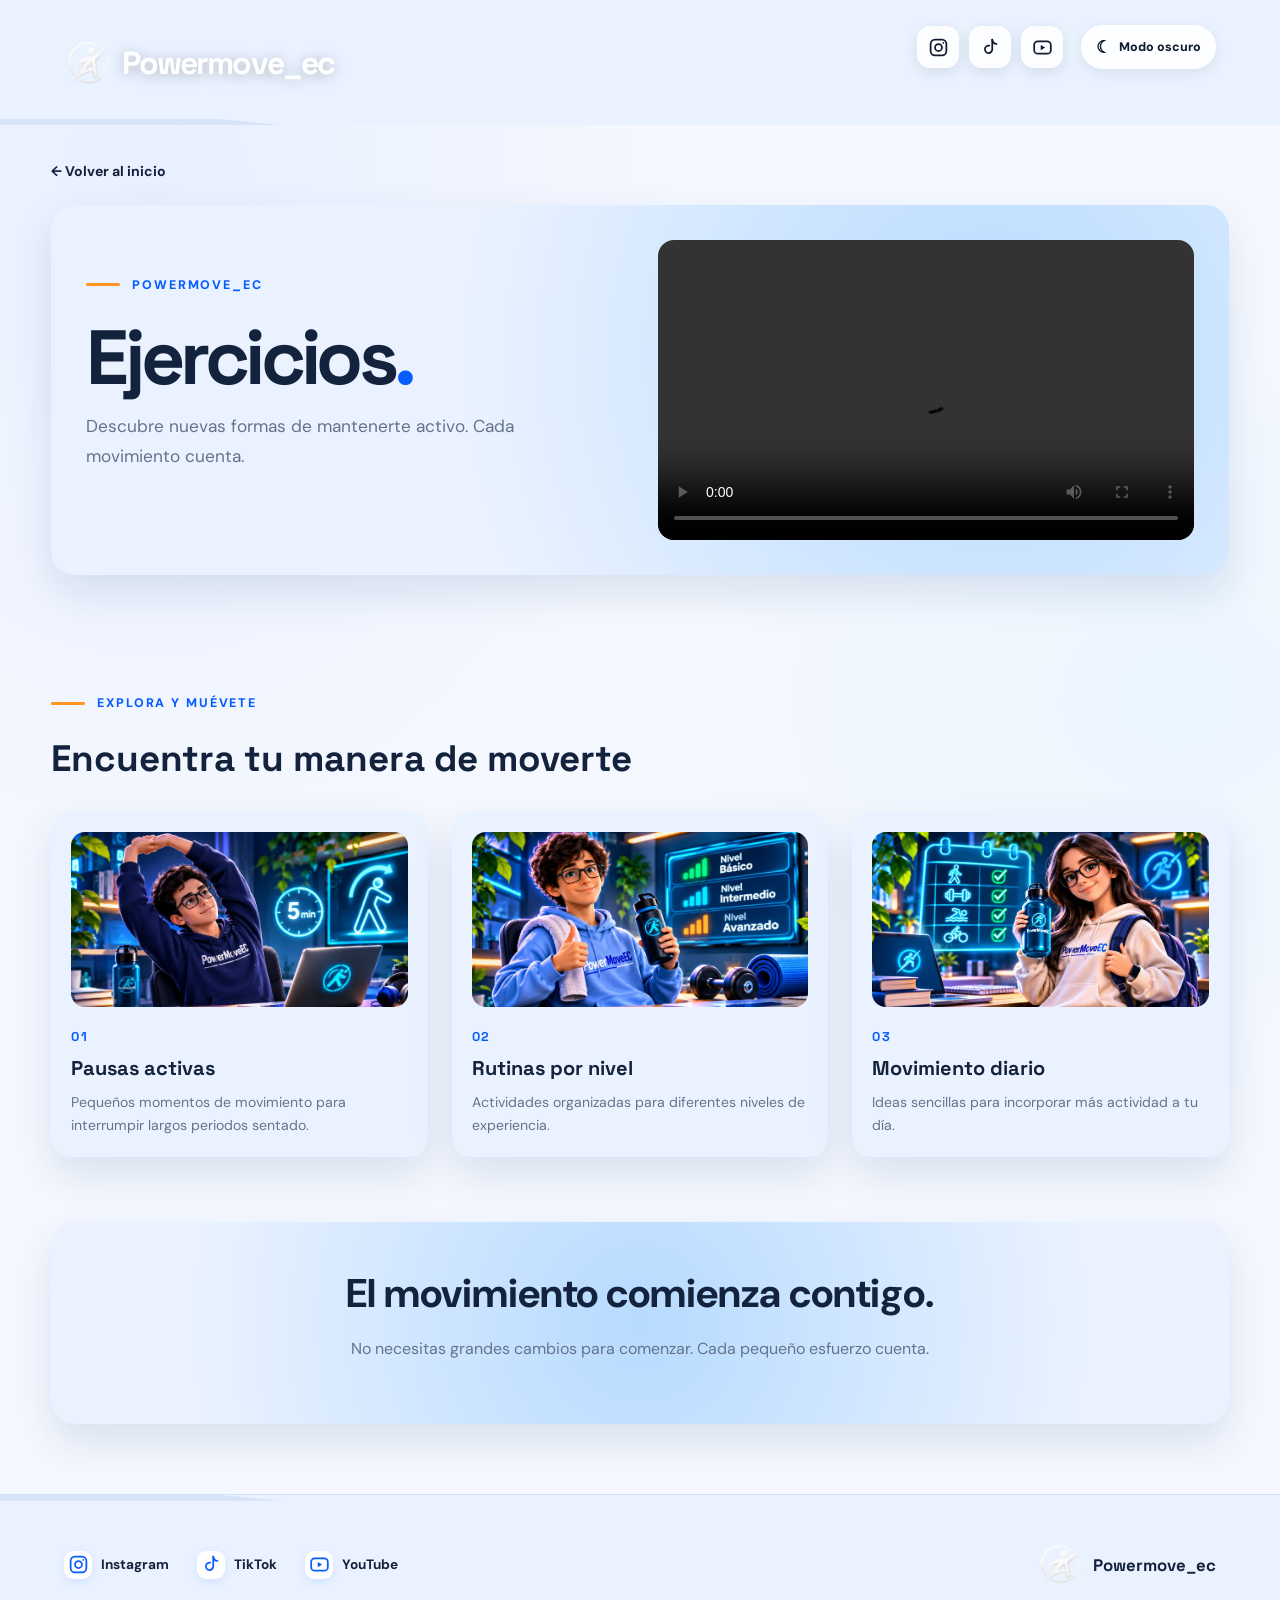
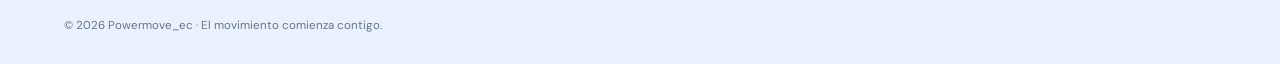
==== pages/ejercicios.html @ f398aa10 "Add files via upload" ====
<!DOCTYPE html>
<html lang="es">
<head>
  <meta charset="UTF-8"><meta name="viewport" content="width=device-width, initial-scale=1.0">
  <meta name="theme-color" content="#075CFF">
  <title>Ejercicios | Powermove_ec</title>
  <link rel="stylesheet" href="../css/styles.css"><script src="../js/script.js" defer></script>
  <link rel="stylesheet" href="../css/styles2.css">
</head>

<body class="inner-page">

  <header class="inner-header angled-divider">
    
    <a class="brand-lockup" href="../index.html"><img class="brand-mark image-placeholder logo-placeholder" src="../images/logo.png" alt="logo"></img><span class="brand-name">Powermove<span>_ec</span></span></a>

    <div class="header-tools">

      <nav class="social-icons" aria-label="Redes sociales">

        <a class="social-icon" href="https://www.instagram.com/power.move_ec/?hl=es" target="_blank" rel="noopener noreferrer" aria-label="Instagram">
          <svg viewBox="0 0 24 24" aria-hidden="true"><rect x="3" y="3" width="18" height="18" rx="5"/><circle cx="12" cy="12" r="4"/><circle class="solid" cx="17.5" cy="6.8" r="1"/></svg>
        </a>
        <a class="social-icon" href="https://www.tiktok.com/@power.move_ec?lang=es" target="_blank" rel="noopener noreferrer" aria-label="TikTok">
          <svg viewBox="0 0 24 24" aria-hidden="true"><path d="M14 3v11.1a4.2 4.2 0 1 1-3.5-4.14"/><path d="M14 3c.4 3 2.2 4.8 5 5"/></svg>
        </a>
        <a class="social-icon" href="https://www.youtube.com/@Power.Move_EC" target="_blank" rel="noopener noreferrer" aria-label="YouTube">
          <svg viewBox="0 0 24 24" aria-hidden="true"><rect x="2.5" y="5" width="19" height="14" rx="4"/><path class="solid" d="m10 9 5 3-5 3z"/></svg>
        </a>

      </nav>

      <button class="theme-toggle" type="button" aria-label="Activar modo oscuro" aria-pressed="false"><span class="theme-icon">☾</span><span class="theme-label">Modo oscuro</span></button>

    </div>

  </header>

  <main class="inner-main section-shell">

    <a class="back-link" href="../index.html">
      ← Volver al inicio
    </a>
  
    <!-- HERO -->
    <section class="inner-hero">
      <div class="inner-hero-copy">
        <div class="section-kicker">
          <span class="kicker-line"></span>
          POWERMOVE_EC
        </div>
  
        <h1>Ejercicios<span class="title-dot">.</span></h1>
  
        <p class="inner-subtitle">
          Descubre nuevas formas de mantenerte activo.
          Cada movimiento cuenta.
        </p>
      </div>

      <div class="video-container">
        <video class="scroll-video" controls playsinline loop>
          <source src="../videos/baile.mp4" type="video/mp4">
          Tu navegador no admite videos HTML5.
        </video>
      </div>

    </section>
  
    <!-- CATEGORÍAS -->
    <section class="inner-content">
  
      <div class="section-kicker">
        <span class="kicker-line"></span>
        EXPLORA Y MUÉVETE
      </div>
  
      <h2>Encuentra tu manera de moverte</h2>
  
      <div class="content-placeholder-grid">
  
        <article class="content-placeholder exercise-card">
          <img src="../images/pausas.png"
               alt="Pausas activas">
  
          <span>01</span>
          <h3>Pausas activas</h3>
          <p>Pequeños momentos de movimiento
             para interrumpir largos periodos sentado.</p>
        </article>
  
        <article class="content-placeholder exercise-card">
          <img src="../images/rutinas.png"
               alt="Rutinas de ejercicio">
  
          <span>02</span>
          <h3>Rutinas por nivel</h3>
          <p>Actividades organizadas para diferentes
             niveles de experiencia.</p>
        </article>
  
        <article class="content-placeholder exercise-card">
          <img src="../images/movimiento.png"
               alt="Movimiento cotidiano">
  
          <span>03</span>
          <h3>Movimiento diario</h3>
          <p>Ideas sencillas para incorporar
             más actividad a tu día.</p>
        </article>
  
      </div>
    </section>
  
    <!-- RECOMENDACIÓN -->
    <section class="movement-cta">
      <h2>El movimiento comienza contigo.</h2>
      <p>No necesitas grandes cambios para comenzar.
         Cada pequeño esfuerzo cuenta.</p>
    </section>
  
  </main>

  <footer class="site-footer angled-divider">

    <div class="footer-socials">
      <a href="https://www.instagram.com/power.move_ec/?hl=es" target="_blank" rel="noopener noreferrer"><span class="footer-social-icon">
        <svg viewBox="0 0 24 24" aria-hidden="true"><rect x="3" y="3" width="18" height="18" rx="5"/><circle cx="12" cy="12" r="4"/><circle class="solid" cx="17.5" cy="6.8" r="1"/></svg>
      </span><span>Instagram</span></a>
      <a href="https://www.tiktok.com/@power.move_ec?lang=es" target="_blank" rel="noopener noreferrer"><span class="footer-social-icon">
        <svg viewBox="0 0 24 24" aria-hidden="true"><path d="M14 3v11.1a4.2 4.2 0 1 1-3.5-4.14"/><path d="M14 3c.4 3 2.2 4.8 5 5"/></svg>
      </span><span>TikTok</span></a>
      <a href="https://www.youtube.com/@Power.Move_EC" target="_blank" rel="noopener noreferrer"><span class="footer-social-icon">
        <svg viewBox="0 0 24 24" aria-hidden="true"><rect x="2.5" y="5" width="19" height="14" rx="4"/><path class="solid" d="m10 9 5 3-5 3z"/></svg>
      </span><span>YouTube</span></a>
    </div>
    
    <a class="footer-brand" href="../index.html"><img class="footer-logo image-placeholder" src="../images/logo.png" alt="logo"></img><strong>Powermove_ec</strong></a>
    <p class="copyright">© <span data-year></span> Powermove_ec · El movimiento comienza contigo.</p>
  </footer>
</body></html>
---- css/styles.css ----
@import url('https://fonts.googleapis.com/css2?family=DM+Sans:wght@400;500;600;700;800&family=Space+Grotesk:wght@500;600;700&display=swap');

:root {
  color-scheme: light;
  --blue: #075CFF;
  --cyan: #00B9ED;
  --orange: #FF8A00;
  --white: #FFFFFF;
  --navy: #101B31;
  --ink: #17243A;
  --muted: #66748B;
  --surface: #F4F8FF;
  --line: #17243A;
  --shadow: 0 16px 38px rgba(16, 45, 95, .12);
  --page-bg: #FFFFFF;
  --card-bg: #FFFFFF;
}
:root[data-theme="dark"] {
  color-scheme: dark;
  --ink: #F4F7FF;
  --muted: #B8C5D9;
  --surface: #14223B;
  --line: #E7F0FF;
  --page-bg: #101B31;
  --card-bg: #172844;
  --shadow: 0 16px 38px rgba(0, 0, 0, .25);
}
* { box-sizing: border-box; }
html { scroll-behavior: smooth; }
body { margin: 0; background: var(--page-bg); color: var(--ink); font-family: "DM Sans", sans-serif; transition: background .25s, color .25s; }
a { color: inherit; text-decoration: none; }
button { font: inherit; }
.site-header { position: relative; min-height: 390px; padding: 26px clamp(22px, 5vw, 76px) 58px; overflow: hidden; isolation: isolate; }
.header-banner { position: absolute; z-index: -2; inset: 0 0 0; min-height: 100%; }
.image-placeholder { display: flex; align-items: center; justify-content: center; flex-direction: column; gap: 9px; color: #52709B; background: linear-gradient(135deg, rgba(7,92,255,.09), rgba(0,185,237,.13) 55%, rgba(255,138,0,.10)); border: 1px dashed rgba(7,92,255,.45); font-size: .82rem; font-weight: 700; letter-spacing: .04em; text-align: center; }
.banner-placeholder { background: linear-gradient(115deg, #EAF2FF 0%, #D8F6FF 48%, #F4F8FF 100%); }
:root[data-theme="dark"] .banner-placeholder { background: linear-gradient(115deg, #142B55, #153A55 48%, #172844); color: #C5D9FF; }
.placeholder-symbol { font-size: 2.3rem; line-height: 1; color: var(--blue); }

.header-tools { position: absolute; top: 25px; right: clamp(22px, 5vw, 76px); display: flex; align-items: center; gap: 18px; z-index: 3; }
.social-icons { display: flex; align-items: center; gap: 10px; }
.social-icon { display: grid; place-items: center; width: 42px; height: 42px; border-radius: 13px; color: var(--navy); background: rgba(255,255,255,.86); box-shadow: 0 4px 14px rgba(16,27,49,.10); transition: transform .2s ease, box-shadow .2s ease, background .2s ease; font-size: 1.4rem; font-weight: 700; }
.social-icon:hover, .social-icon:focus-visible { transform: translateY(-4px); box-shadow: 0 10px 22px rgba(7,92,255,.25); background: #fff; outline: none; }
.social-icon svg { width: 21px; height: 21px; fill: none; stroke: currentColor; stroke-width: 2; stroke-linecap: round; stroke-linejoin: round; }
.social-icon svg .solid { fill: currentColor; stroke: none; }
.theme-toggle { display: inline-flex; align-items: center; gap: 8px; border: 1px solid rgba(16,27,49,.15); border-radius: 999px; padding: 10px 14px; color: var(--navy); background: rgba(255,255,255,.9); cursor: pointer; font-size: .78rem; font-weight: 800; box-shadow: 0 4px 14px rgba(16,27,49,.08); transition: transform .2s, box-shadow .2s; }
.theme-toggle:hover { transform: translateY(-2px); box-shadow: 0 8px 18px rgba(7,92,255,.2); }
.theme-icon { font-size: 1.05rem; }
.brand-lockup { position: absolute; left: clamp(22px, 5vw, 76px); bottom: 75px; display: flex; align-items: center; gap: 12px; z-index: 2; }

.brand-mark {
  width: 48px;
  height: 48px;
  border: none;
  border-radius: 0;
  background: transparent;
  box-shadow: none;
  font-size: 1.35rem;
}

.brand-name { color: #ffffff; font: 700 clamp(1.35rem, 2.5vw, 2rem) "Space Grotesk", sans-serif; letter-spacing: -.06em; }
.brand-name span { color: var(--white); }
.angled-divider { position: relative; }
.site-header::after, .about-section::after, .site-footer::before, .inner-header::after { content: ""; position: absolute; left: 0; right: 0; height: 6px; background: var(--line); pointer-events: none; }
.site-header::after { bottom: 0; clip-path: polygon(0 0, 16% 0, 21% 100%, 100% 100%, 100% 100%, 0 100%); }

.section-shell { width: min(1160px, calc(100% - 48px)); margin-inline: auto; }

.category-section { padding: 58px 0 78px; }
.section-kicker { display: flex; align-items: center; gap: 12px; margin-bottom: 24px; color: var(--blue); font-size: .78rem; font-weight: 800; text-transform: uppercase; letter-spacing: .15em; }
.kicker-line { display: inline-block; width: 34px; height: 3px; border-radius: 3px; background: var(--orange); }
.category-grid { display: grid; grid-template-columns: repeat(3, minmax(0, 1fr)); gap: clamp(18px, 4vw, 46px); }

.category-card { min-width: 0; padding: 9px; border-radius: 25px; border: 4px solid var(--ink); background: var(--card-bg); box-shadow: 0 8px 0 rgba(7,92,255,.08); overflow: hidden; transition: transform .25s ease, box-shadow .25s ease, border-color .25s ease; }

.category-card {
  transition:
    transform .25s ease,
    box-shadow .25s ease,
    border-color .25s ease;
}

.category-card:hover,
.category-card:focus-visible {
  transform: translateY(-9px) rotate(-.5deg);
  border-color: var(--blue);
  box-shadow: 0 20px 28px rgba(7,92,255,.19);
  outline: none;
}

.category-image {
  height: clamp(135px, 18vw, 205px);
  border: 0;
  overflow: hidden;
  background-size: cover;
  background-position: center;
  background-repeat: no-repeat;
}

.category-image {
  height: clamp(135px, 18vw, 205px);
  border: 0;
  overflow: hidden;
  background-size: cover;
  background-position: center;
  background-repeat: no-repeat;
}

.category-image img {
  display: block;
  width: 100%;
  height: 100%;
  object-fit: cover;
  object-position: center;
}

.category-caption { display: flex; align-items: center; justify-content: space-between; gap: 12px; padding: 16px 20px 13px; font: 700 clamp(1rem, 1.5vw, 1.25rem) "Space Grotesk", sans-serif; }
.category-symbol { display: grid; place-items: center; width: 34px; height: 34px; flex: 0 0 34px; border-radius: 11px; color: var(--blue); background: rgba(7,92,255,.1); font-size: 1.35rem; }

.about-section {
  display: grid;
  grid-template-columns: minmax(0, 1.1fr) minmax(0, .9fr);
  gap: clamp(30px, 5vw, 76px);
  align-items: center;
  padding: 68px clamp(24px, 5vw, 76px) 78px;
  width: 100%;
}

.about-copy {
  width: 100%;
  max-width: 680px;
  justify-self: center;
  padding-left: 0;
}

.about-copy .section-kicker { margin-bottom: 28px; }
.description-block h2, .inner-content h2 { margin: 0 0 12px; font: 700 clamp(1.45rem, 2.5vw, 2rem) "Space Grotesk", sans-serif; }
.description-block p, .ceo-block p, .inner-content p { color: var(--muted); line-height: 1.75; margin: 0 0 12px; }
.editable-note { font-size: .88rem; }
.ceo-block { display: grid; grid-template-columns: 74px 1fr; gap: 18px; align-items: center; margin-top: 30px; }
.ceo-monogram { width: 70px; height: 70px; display: grid; place-items: center; border: 4px solid var(--ink); border-radius: 20px 9px 20px 9px; font: 700 2rem "Space Grotesk", sans-serif; background: var(--card-bg); }
.ceo-block h3 { margin: 0 0 7px; font: 700 1.08rem "Space Grotesk", sans-serif; }
.ceo-block p { font-size: .92rem; margin-bottom: 5px; }
.ceo-signature { color: var(--blue); font-size: .72rem; font-weight: 800; letter-spacing: .04em; }

.about-image {
  width: 100%;
  max-width: 520px;
  min-width: 0;
  min-height: 330px;
  justify-self: center;
  border: 0;
  border-radius: 28px 7px 28px 7px;
  box-shadow: var(--shadow);
}

.about-section::after { bottom: 0; height: 6px; clip-path: polygon(0 0, 17% 0, 22% 100%, 100% 100%, 100% 100%, 0 100%); }
.feature-section { padding: 68px 0 54px; }
.feature-image { min-height: clamp(190px, 27vw, 320px); border: 0; border-radius: 26px 8px 26px 8px; }
.cta-row { display: flex; justify-content: flex-end; align-items: center; margin-top: 22px; }
.cta-row p { margin: 0; padding: 15px 28px; border: 4px solid var(--ink); border-radius: 8px 22px 8px 22px; font: 600 clamp(.95rem, 1.8vw, 1.25rem) "Space Grotesk", sans-serif; line-height: 1.35; transform: skew(-3deg); }
.cta-row strong { color: var(--blue); }
.site-footer { min-height: 170px; padding: 42px clamp(24px, 5vw, 76px) 24px; display: grid; grid-template-columns: 1fr auto; align-items: center; gap: 18px 30px; background: var(--surface); }
.site-footer::before { top: 0; height: 6px; clip-path: polygon(0 0, 17% 0, 22% 100%, 100% 100%, 100% 100%, 0 100%); }

.footer-socials { display: flex; flex-wrap: wrap; gap: 18px 28px; }
.footer-socials a { display: inline-flex; align-items: center; gap: 9px; font-size: .85rem; font-weight: 700; transition: color .2s; }
.footer-socials a:hover { color: var(--blue); }

.footer-social-icon { display: grid; place-items: center; width: 28px; height: 28px; border-radius: 9px; background: var(--card-bg); color: var(--blue); font-size: 1.1rem; box-shadow: 0 3px 10px rgba(7,92,255,.1); }

.footer-social-icon svg { width: 21px; height: 21px; fill: none; stroke: currentColor; stroke-width: 2; stroke-linecap: round; stroke-linejoin: round; }
.footer-social-icon svg .solid { fill: currentColor; stroke: none; }

.footer-brand { display: flex; align-items: center; gap: 11px; font: 700 1.05rem "Space Grotesk", sans-serif; }
.footer-logo { width: 43px; height: 43px; border-radius: 12px; border: 0px dashed rgba(7,92,255,.45); }
.copyright { grid-column: 1 / -1; margin: 0; color: var(--muted); font-size: .72rem; }

.inner-header { min-height: 125px; padding: 20px clamp(22px, 5vw, 76px); display: flex; align-items: center; justify-content: space-between; background: var(--surface); }
.inner-header .brand-lockup { position: static; }
.inner-header::after { bottom: 0; clip-path: polygon(0 0, 17% 0, 22% 100%, 100% 100%, 100% 100%, 0 100%); }
.inner-main { padding-top: 38px; padding-bottom: 75px; }
.back-link { display: inline-block; margin-bottom: 38px; color: var(--blue); font-size: .88rem; font-weight: 800; }
.inner-main h1 { margin: 0; font: 700 clamp(2.5rem, 7vw, 5rem) "Space Grotesk", sans-serif; letter-spacing: -.06em; }
.title-dot { color: var(--orange); }
.inner-subtitle { margin: 8px 0 32px; color: var(--muted); font-size: 1.08rem; }
.inner-feature { min-height: clamp(220px, 34vw, 390px); border: 0; border-radius: 28px 8px 28px 8px; }
.inner-content { padding: 55px 0 0; }
.content-placeholder-grid { display: grid; grid-template-columns: repeat(3, 1fr); gap: 18px; margin-top: 25px; }
.content-placeholder { padding: 24px; border: 1px solid rgba(7,92,255,.2); border-radius: 18px; background: var(--card-bg); box-shadow: var(--shadow); }
.content-placeholder > span { color: var(--orange); font: 700 1.4rem "Space Grotesk", sans-serif; }
.content-placeholder h3 { margin: 12px 0 8px; font: 700 1rem "Space Grotesk", sans-serif; }
.content-placeholder p { margin: 0; font-size: .88rem; }
:root[data-theme="dark"] .social-icon, :root[data-theme="dark"] .theme-toggle { color: #101B31; }
:root[data-theme="dark"] .brand-name { color: #F4F7FF; }
:root[data-theme="dark"] .brand-mark { color: #52709B; }

@media (max-width: 760px) {
  .site-header { min-height: 310px; }
  .header-tools { gap: 8px; top: 16px; right: 18px; }
  .social-icons { gap: 6px; }
  .social-icon { width: 35px; height: 35px; border-radius: 10px; }
  .theme-toggle { padding: 8px 10px; }
  .theme-label { display: none; }
  .brand-lockup { left: 22px; bottom: 54px; }
  .category-section { padding: 42px 0 52px; }
  .category-grid { gap: 13px; }
  .category-card { padding: 6px; border-width: 3px; border-radius: 19px; }
  .category-image { height: 125px; }
  .category-caption { padding: 12px 9px 9px; gap: 5px; font-size: .88rem; }
  .category-symbol { width: 27px; height: 27px; flex-basis: 27px; font-size: 1rem; }
  .about-section { grid-template-columns: 1fr; padding: 48px 24px 58px; gap: 28px; }
  .about-copy { padding: 0; justify-self: stretch; }
  .about-image { justify-self: stretch; width: 100%; min-height: 240px; }
  .feature-section { padding: 48px 0 40px; }
  .site-footer { padding: 35px 24px 22px; }
  .content-placeholder-grid { grid-template-columns: 1fr; }
}

@media (max-width: 480px) {
  .section-shell { width: min(100% - 32px, 1160px); }
  .site-header { min-height: 270px; }
  .social-icon { width: 32px; height: 32px; }
  .social-icon svg { width: 18px; height: 18px; }
  .category-grid { grid-template-columns: 1fr; gap: 16px; }
  .category-card { display: grid; grid-template-columns: 42% 1fr; align-items: center; gap: 8px; }
  .category-image { height: 100px; border-radius: 12px; }
  .category-caption { padding: 12px; font-size: 1rem; }
  .category-symbol { width: 32px; height: 32px; flex-basis: 32px; }
  .ceo-block { grid-template-columns: 58px 1fr; gap: 13px; }
  .ceo-monogram { width: 56px; height: 56px; border-width: 3px; font-size: 1.6rem; }
  .cta-row p { padding: 12px 16px; border-width: 3px; }
  .site-footer { grid-template-columns: 1fr; }
  .footer-brand { grid-row: 1; }
  .footer-socials { gap: 12px 18px; }
  .inner-header { min-height: 105px; padding: 16px; }
  .inner-header .brand-name { font-size: 1.1rem; }
  .inner-header .brand-mark { width: 38px; height: 38px; }
  .inner-header .social-icons { display: none; }
}

.card-divider {
  display: block;
  width: 100%;
  height: 25px;
  position: relative;
  margin-top: -2px;
}

.card-divider path {
  fill: none;
  stroke: #087bdb;
  stroke-width: 5;
}
/* ===== PowerMoveEC visual refresh ===== */
:root {
  --blue: #075CFF;
  --cyan: #20C9F5;
  --orange: #FF941F;
  --ink: #14233D;
  --muted: #64748B;
  --page-bg: #F5F8FF;
  --surface: #EAF2FF;
  --card-bg: #FFFFFF;
  --line: #D7E4F8;
  --shadow: 0 18px 42px rgba(18, 55, 112, .12);
}
:root[data-theme="dark"] {
  --ink: #F4F7FF;
  --muted: #B8C7DF;
  --page-bg: #0B1730;
  --surface: #112442;
  --card-bg: #142B4B;
  --line: #29476F;
  --shadow: 0 20px 46px rgba(0, 0, 0, .28);
}
body {
  background: var(--page-bg);
  background-image: radial-gradient(ellipse at 12% 12%, rgba(7,92,255,.055), transparent 34%),
                    radial-gradient(ellipse at 92% 42%, rgba(32,201,245,.045), transparent 30%);
}
.site-header {
  height: clamp(430px, 46.875vw, 900px);
  min-height: 430px;
  padding: 26px clamp(22px, 5vw, 76px) 58px;
  background: #061B49;
  overflow: hidden;
}
.header-banner {
  position: absolute;
  inset: 0;
  z-index: -1;
  display: block;
  width: 100%;
  height: 100%;
  border: 0;
  background: #061B49;
}
.header-banner img {
  display: block;
  width: 100%;
  height: 100%;
  object-fit: cover;
  object-position: center center;
}
.site-header::after {
  height: 8px;
  background: linear-gradient(90deg, #20C9F5, #075CFF 52%, #FF941F);
  clip-path: polygon(0 0, 18% 0, 22% 100%, 100% 100%, 100% 100%, 0 100%);
}
.header-tools { top: 25px; right: clamp(22px, 5vw, 76px); }
.social-icon, .theme-toggle {
  backdrop-filter: blur(12px);
  -webkit-backdrop-filter: blur(12px);
  border: 1px solid rgba(255,255,255,.42);
}

.brand-lockup {
  display: flex;
  align-items: center;
  gap: 10px;
}

.brand-name, .brand-name span { color: #FFFFFF; text-shadow: 0 2px 14px rgba(0,0,0,.25); }

.brand-mark {
  width: 48px;
  height: 48px;
  flex: 0 0 48px;
  object-fit: contain;
  display: block;
  border: 0;
  border-radius: 12px;
  background: transparent;
}

.category-section { padding-top: 66px; padding-bottom: 88px; }
.section-kicker { color: var(--blue); }
.category-card {
  position: relative;
  padding: 8px;
  border: 1px solid rgba(7,92,255,.18);
  border-radius: 24px;
  background: var(--card-bg);
  box-shadow: var(--shadow);
}
:root[data-theme="dark"] .category-card { border-color: rgba(102,165,255,.3); }
.category-card:hover, .category-card:focus-visible {
  transform: translateY(-7px);
  border-color: var(--blue);
  box-shadow: 0 22px 42px rgba(7,92,255,.2);
}
.category-image {
  display: flex;
  align-items: center;
  justify-content: center;
  position: relative;
  height: clamp(150px, 18vw, 215px);
  border-radius: 16px 16px 10px 10px;
}
:root[data-theme="dark"] /*.category-image { background: linear-gradient(135deg, #173A69, #124A70 58%, #253C61); }*/
.category-image img { width: 100%; height: 100%; object-fit: cover; object-position: center; border-radius: inherit; }
.category-art { overflow: hidden; color: #FFFFFF; gap: 8px; }
.category-art::before, .category-art::after { content: ""; position: absolute; border: 1px solid rgba(255,255,255,.24); border-radius: 50%; transform: rotate(-25deg); }
.category-art::before { width: 180%; height: 115%; }
.category-art::after { width: 130%; height: 85%; }


/* ==================================
   IMÁGENES DE LAS TARJETAS
================================== */

/* Configuración general */
.category-art {
  background-size: cover;
  background-position: center;
  background-repeat: no-repeat;
}

/* MODO CLARO */
.art-exercises {
  background-image:
    linear-gradient(rgba(10, 25, 70, 0.15), rgba(10, 25, 70, 0.15)),
    url("../images/exercises.png");
}

.art-products {
  background-image:
    linear-gradient(rgba(10, 25, 70, 0.15), rgba(10, 25, 70, 0.15)),
    url("../images/products.png");
}

.art-tips {
  background-image:
    linear-gradient(rgba(10, 25, 70, 0.15), rgba(10, 25, 70, 0.15)),
    url("../images/tips.png");
}

/* MODO OSCURO */
html[data-theme="dark"] .art-exercises {
  background-image: url("../images/exercises.png");
}

html[data-theme="dark"] .art-products {
  background-image: url("../images/products.png");
}

html[data-theme="dark"] .art-tips {
  background-image: url("../images/tips.png");
}


.card-divider { height: 20px; margin-top: 0; }
.card-divider path { stroke: var(--cyan); stroke-width: 4; }
.category-caption { color: var(--ink); padding: 14px 16px 12px; }

/* ==================================
   IMÁGENES DE LAS TARJETAS
================================== */

.about-section {
  position: relative;
  isolation: isolate;
  background: var(--surface);
  border-radius: 0;
  padding-top: 84px;
  padding-bottom: 92px;
}
.about-section::before {
  content: "";
  position: absolute;
  z-index: -1;
  inset: 0;
  opacity: .5;
  background: repeating-linear-gradient(135deg, transparent 0 70px, rgba(7,92,255,.035) 70px 73px, transparent 73px 145px);
}
.description-block h2, .inner-content h2 { color: var(--ink); }

.about-art {
  position: relative;
  width: 100%;
  height: auto;
  aspect-ratio: auto;
  overflow: hidden;
  border-radius: 18px;
  background: #10294d;
  box-shadow: var(--shadow);
}

.about-art img {
  display: block;
  position: static;
  width: 100%;
  height: auto;
  object-fit: contain;
  object-position: center;
}

.about-art-label {
  margin-top: 14px;
  text-align: center;
  color: var(--blue);
  font-size: 0.85rem;
  font-weight: 800;
  letter-spacing: 3px;
}

.about-art::before,
.about-art::after {
  content: "";
  position: absolute;
  z-index: 1;

  width: 125%;
  height: 42%;

  border: 2px solid rgba(255,255,255,.24);
  border-radius: 50%;

  transform: rotate(-28deg);
  pointer-events: none;
}

.about-art::after {
  width: 145%;
  height: 65%;
  border-color: rgba(32,201,245,.5);
}

.about-art-label {
  position: absolute;
  z-index: 2;
  bottom: 28px;

  color: #00b5d5;
  font-size: .99rem;
  font-weight: bolder;
  letter-spacing: .2em;
  text-align: center;
}

.ceo-block {
  padding: 20px;
  border: 1px solid rgba(7,92,255,.14);
  border-radius: 20px;
  background: var(--card-bg);
  box-shadow: var(--shadow);
}
.ceo-monogram { color: #FFFFFF; background: linear-gradient(135deg, #075CFF, #20C9F5); border: 0; box-shadow: 0 8px 20px rgba(7,92,255,.22); }
.feature-section { padding-top: 74px; padding-bottom: 68px; }
.feature-art {
  position: relative;
  display: grid;
  place-items: center;
  overflow: hidden;
  min-height: clamp(190px, 27vw, 320px);
  border-radius: 26px 8px 26px 8px;
  color: #FFFFFF;
  background: linear-gradient(115deg, #0B2454, #075CFF 52%, #13B9E8);
  box-shadow: var(--shadow);
}
.feature-art::before { content: ""; position: absolute; inset: -40%; background: repeating-linear-gradient(135deg, transparent 0 85px, rgba(255,255,255,.1) 85px 91px, transparent 91px 170px); transform: rotate(-8deg); }
.feature-art span { position: relative; padding: 18px 26px; border: 1px solid rgba(255,255,255,.4); border-radius: 999px; background: rgba(5,25,66,.24); backdrop-filter: blur(8px); font: 700 clamp(.85rem, 2vw, 1.25rem) "Space Grotesk", sans-serif; letter-spacing: .12em; text-align: center; }
.cta-row p { border-color: var(--blue); background: var(--card-bg); box-shadow: var(--shadow); }
.site-footer { background: var(--surface); border-top: 1px solid var(--line); }
.footer-logo { display: grid; place-items: center; color: var(--blue); background: transparent; }
:root[data-theme="dark"] .brand-name { color: #FFFFFF; }
:root[data-theme="dark"] .brand-name span { color: #FFFFFF; }
:root[data-theme="dark"] .social-icon, :root[data-theme="dark"] .theme-toggle { color: #101B31; }

/* Logo para modo claro */
.mode-lightl {
    display: none;
}

.mode-darkl {
    display: block;
}

/* Logo para modo oscuro */
html[data-theme="dark"] .mode-lightl {
    display: block;
}

html[data-theme="dark"] .mode-darkl {
    display: none;
}

@media (max-width: 760px) {
  .site-header { height: 150vw; min-height: 500px; max-height: 760px; padding-bottom: 36px; }
  .header-banner img { object-position: center center; }
  .header-tools { top: 14px; right: 14px; gap: 7px; }
  .social-icon { width: 34px; height: 34px; }
  .theme-toggle { padding: 8px 10px; }
  .brand-lockup { left: 18px; bottom: 28px; gap: 9px; }
  .brand-mark { width: 38px; height: 38px; }
  .brand-name { font-size: 1.25rem; }
  .category-section { padding: 42px 0 54px; }
  .about-section { padding: 52px 20px 62px; }
  .about-art { min-height: 230px; }
  .feature-section { padding: 48px 0; }
}
@media (max-width: 480px) {
  .site-header { height: 150vw; min-height: 480px; }
  .category-grid { grid-template-columns: 1fr; }
  .category-card { display: block; }
  .category-image { height: 150px; }
  .category-caption { font-size: 1rem; }
  .ceo-block { padding: 16px; }
}
@media (prefers-reduced-motion: reduce) {
  *, *::before, *::after { scroll-behavior: auto !important; transition-duration: .01ms !important; animation-duration: .01ms !important; }
}

/* RESTAURAR ANIMACIÓN ORIGINAL DE LAS TARJETAS */
.category-card {
  transition:
      transform .25s ease,
      box-shadow .25s ease,
      border-color .25s ease;
}

.category-card:hover,
.category-card:focus-visible {
  transform: translateY(-9px) rotate(-0.5deg) !important;
  border-color: var(--blue);
  box-shadow: 0 20px 28px rgba(7, 92, 255, .19);
}

/* Estructura general de la página */
html,
body {
    min-height: 100%;
}

body {
    min-height: 100vh;
    display: flex;
    flex-direction: column;
}

/* El contenido principal ocupa el espacio disponible */
body > main {
    flex: 1 0 auto;
}

/* El footer conserva su tamaño */
body > .site-footer {
    flex-shrink: 0;
}
---- css/styles2.css ----
/* =========================================
   POWERMOVE EC - PAGINAS INTERNAS
   ========================================= */

/* CONTENEDOR PRINCIPAL */

.inner-main {
    width: min(1200px, 92%);
    margin: 0 auto;
    padding: 35px 0 70px;
}

/* ENLACE DE REGRESO */

.back-link {
    display: inline-flex;
    align-items: center;
    gap: 8px;
    margin-bottom: 25px;
    color: var(--text);
    font-weight: 700;
    text-decoration: none;
    transition: color .2s ease, transform .2s ease;
}

.back-link:hover {
    color: var(--blue);
    transform: translateX(-4px);
}

/* HERO */

.inner-hero {
    display: grid;
    grid-template-columns: 1fr 1fr;
    align-items: center;
    gap: 35px;

    padding: 35px;
    margin-bottom: 65px;

    border: 1px solid var(--border);
    border-radius: 24px;
    overflow: hidden;

    background:
        radial-gradient(
            circle at 80% 40%,
            rgba(0, 135, 255, .22),
            transparent 55%
        ),
        var(--surface);

    box-shadow: var(--shadow);
}

.inner-hero h1 {
    font-size: clamp(2.8rem, 6vw, 5rem);
    line-height: 1.05;
    margin: 15px 0;
    color: var(--text);
}

.title-dot {
    color: var(--blue);
}

.inner-subtitle {
    max-width: 480px;
    line-height: 1.7;
    color: var(--muted);
}

/* IMAGEN DEL HERO */

.inner-hero-image {
    position: relative;
    height: 300px;
    overflow: hidden;
    border-radius: 18px;
}

/* VIDEO DEL HERO */

.video-container {
    width: 100%;
    height: 300px;
    overflow: hidden;
    border-radius: 16px;
    position: relative;
}
  
.video-container video {
    width: 100%;
    height: 100%;
    object-fit: cover;
    display: block;
}

.inner-hero-image img {
    display: block;
    width: 100%;
    height: 100%;
    object-fit: cover;
    object-position: center;

    transition: transform .4s ease;
}

.inner-hero:hover .inner-hero-image img {
    transform: scale(1.04);
}

/* CONTENIDO */

.inner-content {
    margin-bottom: 65px;
}

.inner-content h2 {
    margin: 15px 0 30px;
    font-size: clamp(1.6rem, 3vw, 2.3rem);
    color: var(--text);
}

/* CUADRÍCULA DE TARJETAS */

.content-placeholder-grid {
    display: grid;
    grid-template-columns: repeat(3, minmax(0, 1fr));
    gap: 24px;
}

/* TARJETAS */

.exercise-card {
    position: relative;
    padding: 20px;

    border: 1px solid var(--border);
    border-radius: 20px;

    background: var(--surface);
    box-shadow: var(--shadow);

    transition:
        transform .25s ease,
        box-shadow .25s ease,
        border-color .25s ease;
}

.exercise-card:hover,
.exercise-card:focus-visible {
    transform: translateY(-9px) rotate(-.5deg);
    border-color: var(--blue);
    box-shadow: 0 20px 28px rgba(7, 92, 255, .19);
}

/* IMÁGENES DE LAS TARJETAS */

.exercise-card img {
    display: block;
    width: 100%;
    height: 175px;

    object-fit: cover;
    object-position: center;

    border-radius: 14px;
    margin-bottom: 18px;

    transition: transform .3s ease;
}

.exercise-card:hover img {
    transform: scale(1.035);
}

/* NÚMEROS */

.exercise-card > span {
    display: inline-block;
    margin-bottom: 10px;

    color: var(--blue);
    font-size: .8rem;
    font-weight: 800;
    letter-spacing: .12em;
}

/* TEXTOS */

.exercise-card h3 {
    margin: 0 0 10px;
    color: var(--text);
    font-size: 1.25rem;
}

.exercise-card p {
    margin: 0;
    color: var(--muted);
    line-height: 1.65;
}

/* LLAMADA A LA ACCIÓN */

.movement-cta {
    position: relative;
    overflow: hidden;

    margin-top: 65px;
    padding: 45px 30px;

    text-align: center;
    border: 1px solid var(--border);
    border-radius: 24px;

    background:
        radial-gradient(
            circle at 50% 50%,
            rgba(0, 135, 255, .22),
            transparent 75%
        ),
        var(--surface);

    box-shadow: var(--shadow);
}

.movement-cta h2 {
    margin: 0 0 12px;
    color: var(--text);
    font-size: clamp(1.5rem, 4vw, 2.5rem);
}

.movement-cta p {
    color: var(--muted);
    line-height: 1.7;
}

/* ANIMACIONES ACCESIBLES */

@media (prefers-reduced-motion: reduce) {
    .exercise-card,
    .exercise-card img,
    .inner-hero-image img,
    .back-link {
        transition: none;
    }

    .exercise-card:hover,
    .exercise-card:focus-visible,
    .exercise-card:hover img,
    .inner-hero:hover .inner-hero-image img {
        transform: none;
    }
}

/* RESPONSIVE */

@media (max-width: 760px) {

    .inner-main {
        width: 92%;
        padding-top: 25px;
    }

    .inner-hero {
        grid-template-columns: 1fr;
        gap: 22px;
        padding: 22px;
        margin-bottom: 45px;
    }

    .inner-hero-image {
        height: 220px;
    }

    .content-placeholder-grid {
        grid-template-columns: 1fr;
        gap: 20px;
    }

    .exercise-card img {
        height: 200px;
    }

    .movement-cta {
        margin-top: 45px;
        padding: 30px 20px;
    }
}

@media (min-width: 761px) and (max-width: 1000px) {

    .content-placeholder-grid {
        grid-template-columns: repeat(2, minmax(0, 1fr));
    }
}
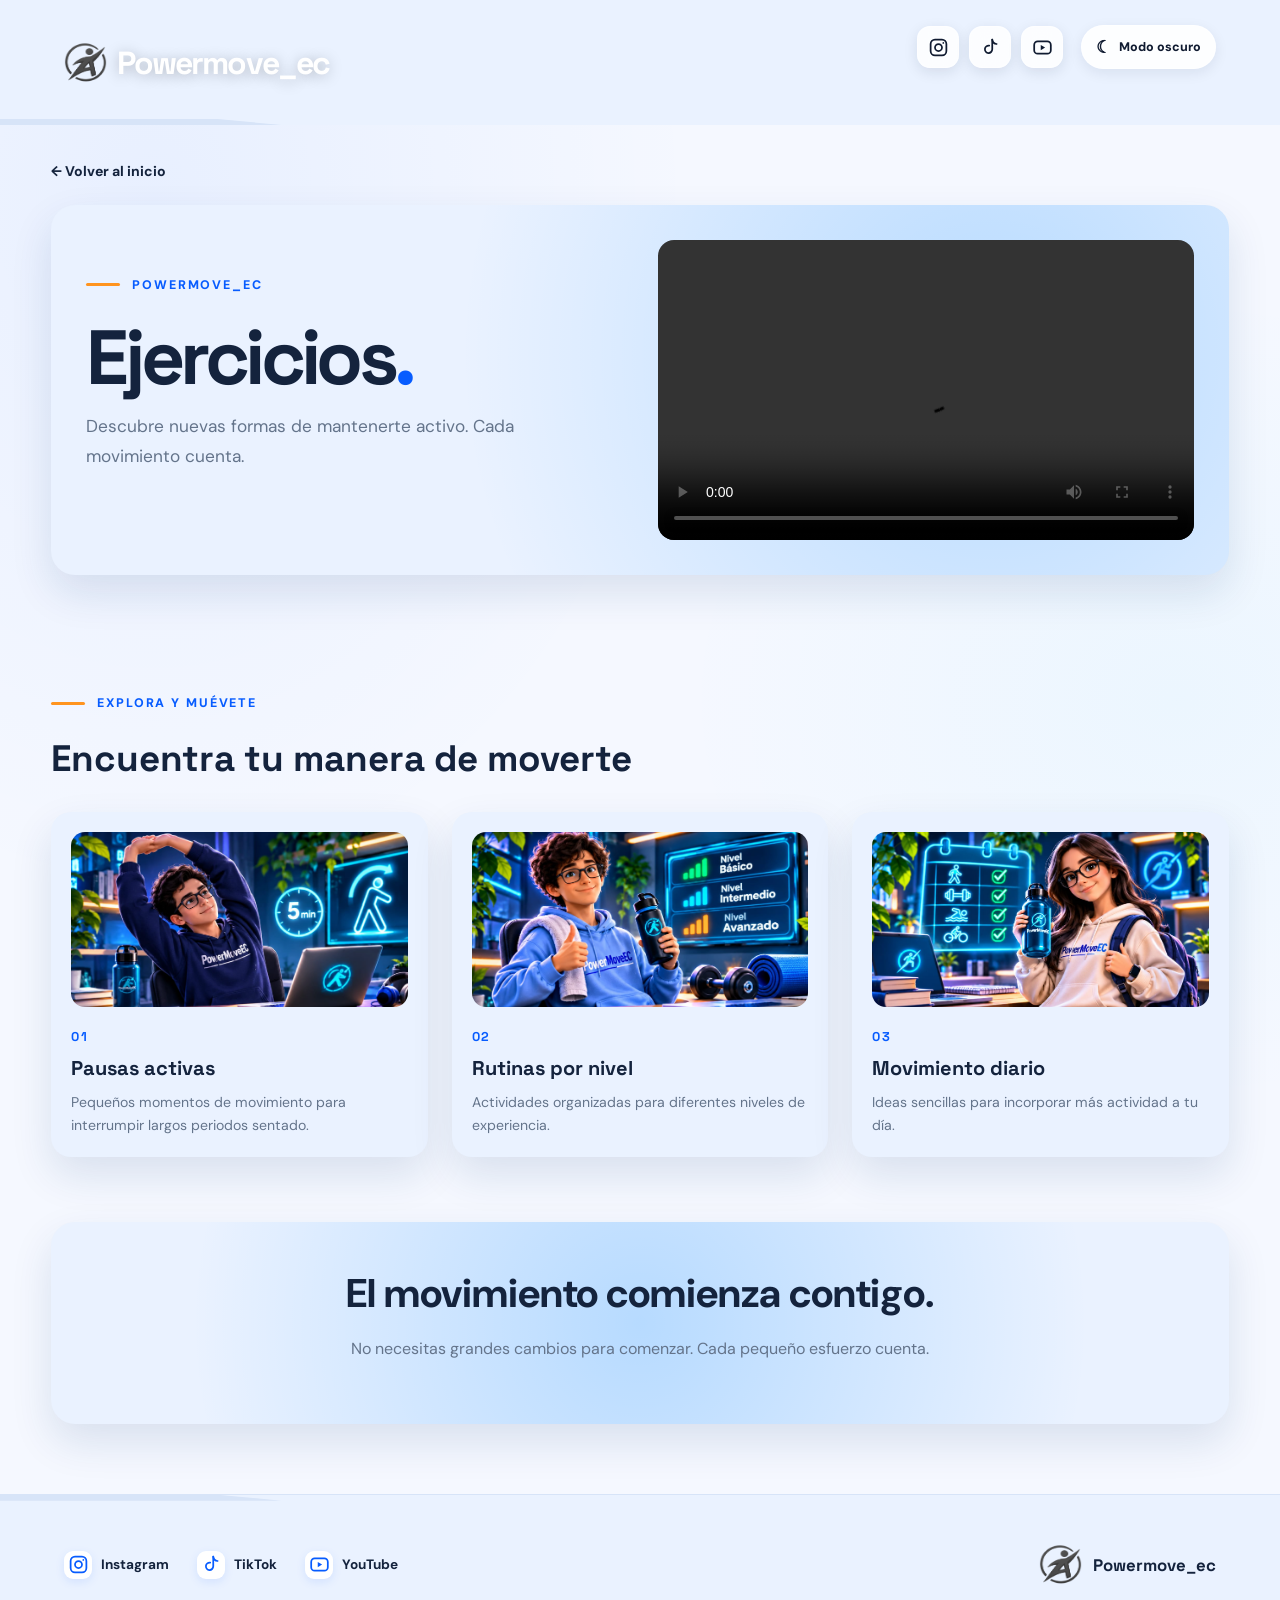
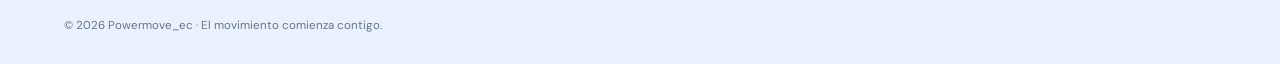
==== commit b3dcd7c8: "Update light-mode logos.html" ====
--- a/pages/ejercicios.html
+++ b/pages/ejercicios.html
@@ -12,7 +12,7 @@
 
   <header class="inner-header angled-divider">
     
-    <a class="brand-lockup" href="../index.html"><img class="brand-mark image-placeholder logo-placeholder" src="../images/logo.png" alt="logo"></img><span class="brand-name">Powermove<span>_ec</span></span></a>
+    <a class="brand-lockup" href="../index.html"><img class="footer-logo image-placeholder mode-darkl" src="../images/logo-dark.png" alt="PowerMoveEC"><img class="footer-logo image-placeholder mode-lightl" src="../images/logo.png" alt=""></img><span class="brand-name">Powermove<span>_ec</span></span></a>
 
     <div class="header-tools">
 
@@ -135,7 +135,14 @@
       </span><span>YouTube</span></a>
     </div>
     
-    <a class="footer-brand" href="../index.html"><img class="footer-logo image-placeholder" src="../images/logo.png" alt="logo"></img><strong>Powermove_ec</strong></a>
+    <a class="footer-brand" href="index.html">
+      <img class="footer-logo image-placeholder mode-darkl"
+           src="../images/logo-dark.png" alt="PowerMoveEC">
+      <img class="footer-logo image-placeholder mode-lightl"
+           src="../images/logo.png" alt="">
+      <strong>Powermove_ec</strong>
+    </a>
+    
     <p class="copyright">© <span data-year></span> Powermove_ec · El movimiento comienza contigo.</p>
   </footer>
-</body></html>+</body></html>
